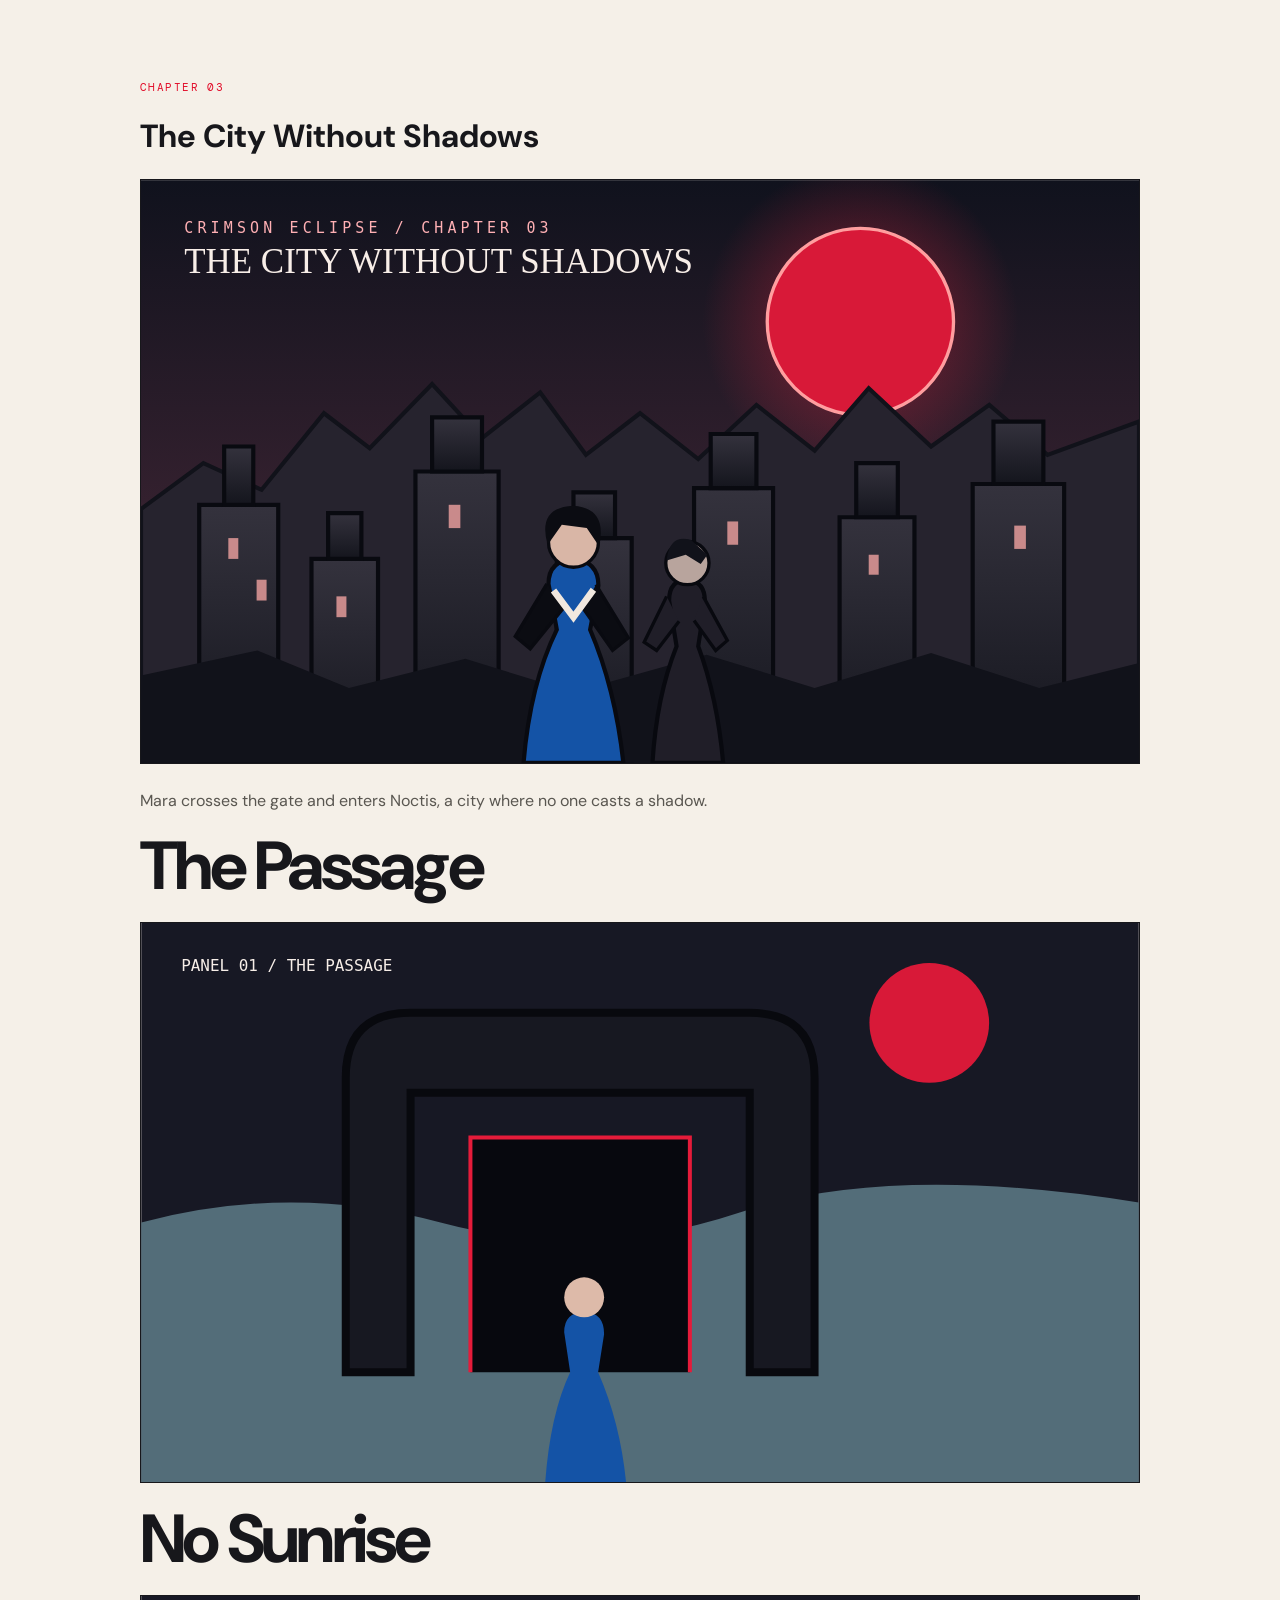
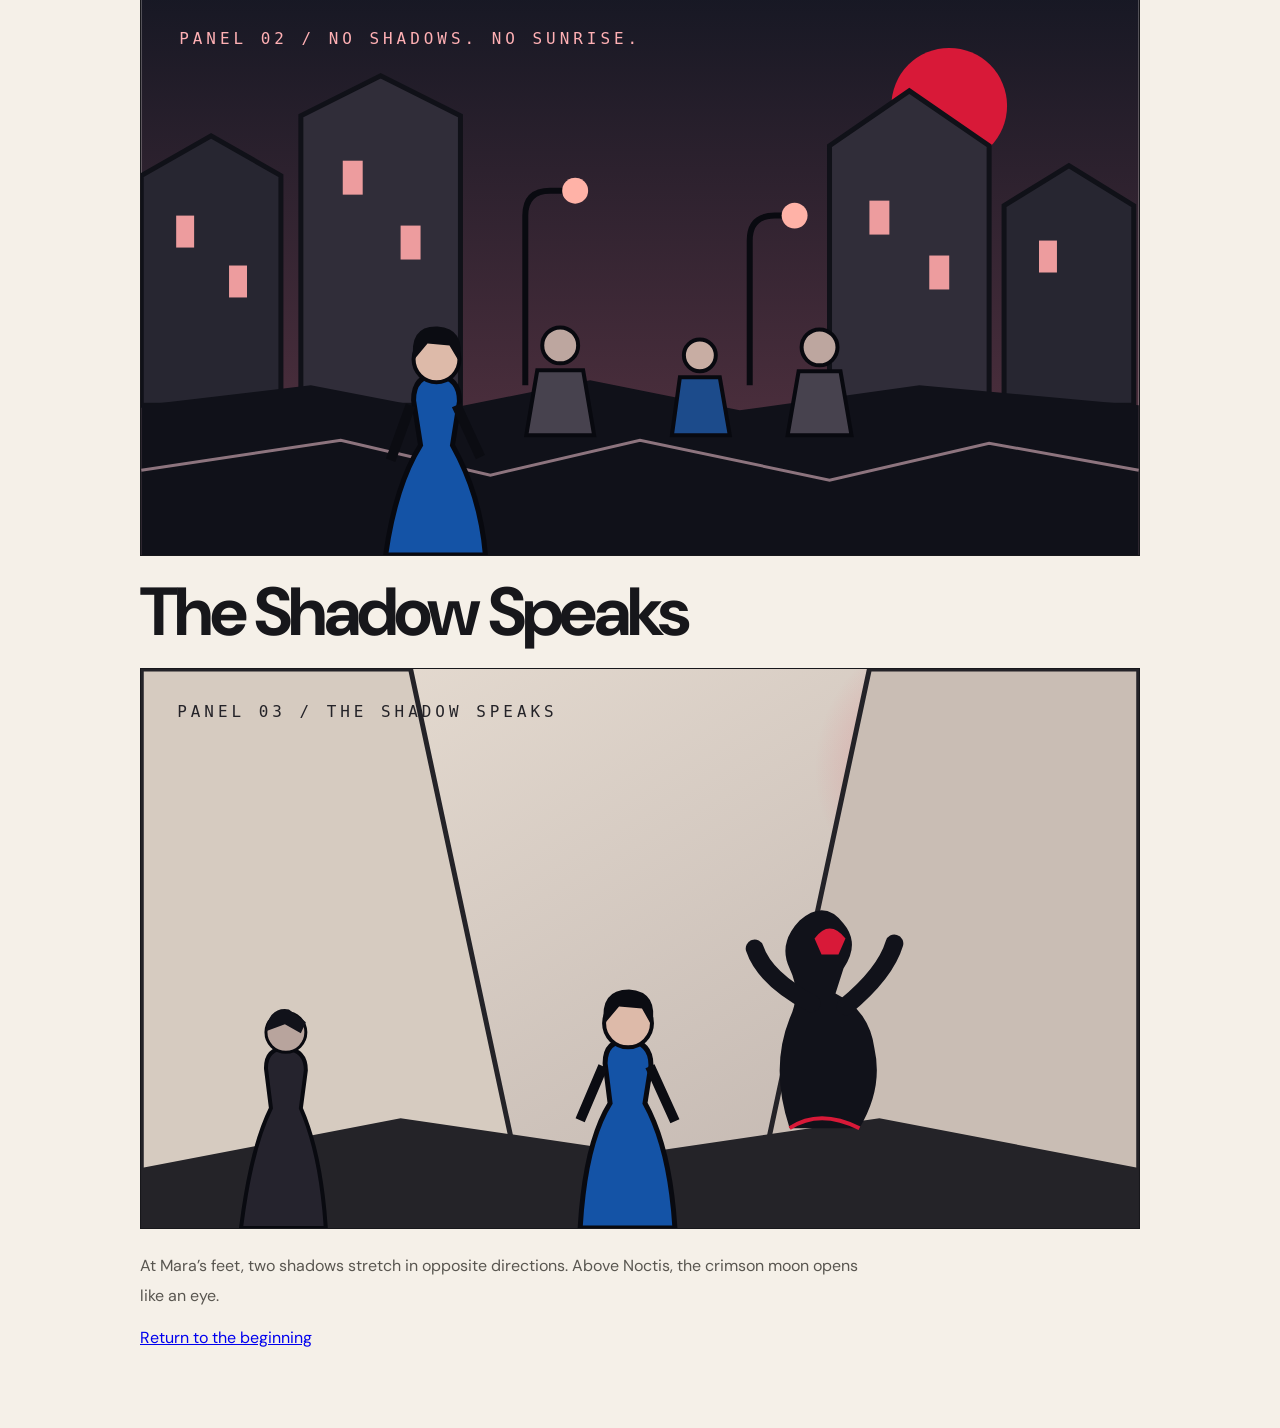
==== chapter-03.html @ fc210581 "Create Chapter 03 reading page" ====
<!doctype html><html lang="en"><head><meta charset="utf-8"><meta name="viewport" content="width=device-width,initial-scale=1"><title>Chapter 03 | Crimson Eclipse</title><link rel="stylesheet" href="styles.css"></head><body><main class="custom-chapter"><p class="custom-label">CHAPTER 03</p><h1>The City Without Shadows</h1><img src="assets/chapter-03-noctis-cover.svg" alt="Noctis beneath a crimson eclipse"><p>Mara crosses the gate and enters Noctis, a city where no one casts a shadow.</p><h2>The Passage</h2><img src="assets/chapter-03-panel-one.svg" alt="Mara enters the gate"><h2>No Sunrise</h2><img src="assets/chapter-03-noctis-streets.svg" alt="Silent streets of Noctis"><h2>The Shadow Speaks</h2><img src="assets/chapter-03-shadow-revealed.svg" alt="A shadow faces Mara"><p>At Mara’s feet, two shadows stretch in opposite directions. Above Noctis, the crimson moon opens like an eye.</p><a href="./">Return to the beginning</a></main></body></html>
---- styles.css ----
@import url('https://fonts.googleapis.com/css2?family=DM+Mono:wght@400;500&family=DM+Sans:wght@400;500;700&family=Playfair+Display:ital,wght@0,600;0,700;1,600;1,700&display=swap');
:root{--ink:#17171b;--paper:#f5f0e8;--red:#e10b28;--blue:#1453a6;--muted:#77736f;--line:rgba(23,23,27,.24)}
*{box-sizing:border-box}html{scroll-behavior:smooth;scroll-padding-top:70px}body{margin:0;background:var(--paper);color:var(--ink);font-family:'DM Sans',sans-serif}body.high-contrast{--paper:#fff;--ink:#000;--red:#ff002d;--blue:#003fbd}.progress{position:fixed;z-index:20;top:0;left:0;width:100%;height:3px;background:transparent}.progress span{display:block;width:0;height:100%;background:var(--red)}
.topbar{height:66px;position:sticky;top:0;z-index:15;display:flex;align-items:center;justify-content:space-between;padding:0 clamp(18px,5vw,72px);background:rgba(245,240,232,.93);backdrop-filter:blur(12px);border-bottom:1px solid var(--line)}.brand{font:500 12px 'DM Mono',monospace;letter-spacing:.15em;text-decoration:none;color:var(--ink)}.brand-mark{font-size:24px;vertical-align:middle;margin-right:9px;color:var(--red)}.top-actions{display:flex;gap:10px}.icon-btn{border:1px solid var(--line);border-radius:30px;background:transparent;color:var(--ink);padding:9px 13px;font:11px 'DM Mono',monospace;cursor:pointer}.icon-btn:hover,.icon-btn[aria-pressed=true]{background:var(--ink);color:var(--paper)}
.intro{min-height:calc(100svh - 66px);position:relative;display:grid;grid-template-columns:1fr 1fr;overflow:hidden;border-bottom:1px solid var(--ink)}.intro-copy{z-index:2;align-self:center;padding:8vh 5vw 10vh clamp(24px,10vw,150px)}.eyebrow,.chapter-number,.beat-index,.panel-caption,.wide-caption,.character-stats,footer,.vertical-note{font:11px 'DM Mono',monospace;letter-spacing:.13em}.eyebrow{color:var(--red);margin:0 0 22px}.intro h1{font-size:clamp(66px,10vw,150px);line-height:.78;letter-spacing:-.085em;margin:0;font-weight:700}.intro h1 em,.chapter-heading h2 em,.story-beat em,.character-copy em,.ending h2 em{font-family:'Playfair Display',serif;font-weight:600}.intro h1 em{color:var(--red);letter-spacing:-.08em}.intro-text{font-size:clamp(15px,1.6vw,20px);line-height:1.7;max-width:330px;margin:34px 0}.start-link{display:inline-flex;align-items:center;gap:28px;text-decoration:none;color:var(--ink);font:12px 'DM Mono',monospace;letter-spacing:.1em;border-bottom:1px solid var(--ink);padding:0 0 12px}.start-link span{font-size:20px;color:var(--red)}.intro-art{min-height:600px;position:relative;background:#e7e0d5;overflow:hidden}.moon-halo{position:absolute;width:min(40vw,520px);aspect-ratio:1;left:50%;top:44%;transform:translate(-50%,-50%);border-radius:50%;background:radial-gradient(circle,rgba(225,11,40,.22),transparent 68%)}.moon{position:absolute;width:min(29vw,360px);aspect-ratio:1;left:50%;top:43%;transform:translate(-50%,-50%);border-radius:50%;background:var(--red);box-shadow:0 0 0 13px #e7e0d5,0 0 0 16px var(--ink);animation:moonPulse 5s ease-in-out infinite}.ridge{position:absolute;left:-5%;width:115%;bottom:-2%;height:38%;background:#e7e0d5;border-top:4px solid var(--ink);clip-path:polygon(0 58%,10% 35%,18% 52%,30% 10%,39% 48%,50% 24%,62% 54%,74% 5%,83% 45%,93% 27%,100% 50%,100% 100%,0 100%)}.ridge-back{bottom:12%;opacity:.8;transform:scaleX(-1);border-top-width:2px}.ridge-front{height:28%;background:var(--ink);clip-path:polygon(0 40%,12% 65%,25% 20%,40% 56%,51% 33%,66% 70%,80% 25%,100% 55%,100% 100%,0 100%)}.tiny-star{position:absolute;font-size:24px}.star-one{top:20%;left:22%}.star-two{top:30%;right:17%;font-size:35px}.vertical-note{position:absolute;right:18px;bottom:24px;writing-mode:vertical-rl;font-size:9px}
.chapter-heading{padding:140px 24px 95px;text-align:center;max-width:760px;margin:auto}.chapter-number{color:var(--red)}.chapter-heading h2{font-size:clamp(48px,8vw,92px);line-height:.95;letter-spacing:-.06em;margin:26px 0}.chapter-heading p{color:var(--muted);line-height:1.8;max-width:400px;margin:auto}
.comic-panel{max-width:1080px;margin:0 auto 70px;padding:0 clamp(12px,4vw,40px)}.panel-caption{padding:14px 0;border-top:1px solid var(--ink);border-bottom:1px solid var(--ink);margin-bottom:14px}.art{display:block;width:100%;height:auto;border:1px solid var(--ink)}.panel-narration{font-family:'Playfair Display',serif;font-style:italic;font-size:clamp(18px,2vw,25px);text-align:center;margin:24px auto 0;max-width:650px;line-height:1.5}
.story-beat{max-width:760px;margin:140px auto;padding:0 24px}.beat-index{color:var(--red);margin-bottom:25px}.story-beat blockquote{font:600 clamp(30px,5vw,54px)/1.13 'Playfair Display',serif;letter-spacing:-.035em;margin:0 0 28px}.story-beat p{font-size:16px;line-height:1.9;color:#595650;max-width:560px}.wide-panel{margin:0 auto;max-width:1240px;padding:0 clamp(12px,4vw,40px)}.wide-art{border:1px solid var(--ink);background:#f7f4ed}.wide-art svg{display:block;width:100%;height:auto}.wide-caption{display:flex;justify-content:space-between;padding:13px 2px;color:var(--muted);font-size:10px}.split-beat{display:grid;grid-template-columns:1fr 1fr;gap:50px;align-items:center}.split-beat h2,.character-copy h2,.ending h2{font-size:clamp(42px,6vw,76px);line-height:.98;letter-spacing:-.06em;margin:0}.split-beat p{border-left:2px solid var(--red);padding-left:24px}
.character-panel{max-width:1040px;margin:100px auto 150px;display:grid;grid-template-columns:minmax(230px,440px) 1fr;gap:clamp(28px,7vw,90px);align-items:center;padding:0 24px}.character-art svg{display:block;width:100%;height:auto;border:1px solid var(--ink);box-shadow:12px 12px 0 var(--red)}.character-copy p:not(.eyebrow){font-size:16px;line-height:1.9;color:#595650;max-width:380px}.character-stats{display:flex;flex-direction:column;gap:14px;margin-top:35px;padding-top:18px;border-top:1px solid var(--line);font-size:10px}.character-stats span{display:flex;justify-content:space-between;gap:20px}.character-stats b{font-weight:500}
.ending{background:var(--ink);color:var(--paper);text-align:center;padding:100px 20px 110px;position:relative;overflow:hidden}.ending .eyebrow{margin-top:10px}.ending-moon{font-size:180px;color:var(--red);line-height:.8;margin-bottom:30px;text-shadow:0 0 50px rgba(225,11,40,.3)}.ending h2{font-size:clamp(50px,8vw,92px)}.ending h2 em{color:var(--red)}.ending>p:not(.eyebrow){color:#c5c0ba;line-height:1.8}.continue-btn{margin-top:25px;padding:16px 20px;border:1px solid #777;background:transparent;color:var(--paper);font:11px 'DM Mono',monospace;letter-spacing:.08em;cursor:pointer;transition:background .2s,color .2s}.continue-btn span{margin-left:25px;color:var(--red)}.continue-btn:hover{background:var(--paper);color:var(--ink)}.chapter-two{font:11px 'DM Mono',monospace;letter-spacing:.1em!important;color:#ff5268!important;margin-top:25px}
footer{display:flex;justify-content:space-between;gap:20px;padding:26px clamp(18px,5vw,72px);font-size:9px;color:var(--muted)}footer a{color:var(--ink);text-decoration:none}
[data-reveal]{opacity:0;transform:translateY(28px);transition:opacity .8s ease,transform .8s ease}[data-reveal].revealed{opacity:1;transform:translateY(0)}
@keyframes moonPulse{0%,100%{box-shadow:0 0 0 13px #e7e0d5,0 0 0 16px var(--ink),0 0 42px rgba(225,11,40,.25)}50%{box-shadow:0 0 0 13px #e7e0d5,0 0 0 16px var(--ink),0 0 85px rgba(225,11,40,.48)}}
@media(max-width:760px){.topbar{height:58px;padding:0 16px}.brand{font-size:10px}.icon-btn{padding:8px 10px}.icon-btn span{display:none}.intro{grid-template-columns:1fr;min-height:unset}.intro-copy{padding:80px 28px 65px}.intro h1{font-size:clamp(72px,19vw,125px)}.intro-art{min-height:430px;grid-row:1}.moon{width:48vw}.moon-halo{width:68vw}.vertical-note{right:12px;bottom:14px}.chapter-heading{padding:95px 22px 70px}.story-beat{margin:90px auto}.split-beat{grid-template-columns:1fr;gap:10px}.character-panel{grid-template-columns:1fr;max-width:520px;margin:80px auto 100px}.character-art{max-width:340px;margin:auto}.character-copy{padding:10px 4px}.ending{padding:80px 20px 90px}footer{flex-wrap:wrap;justify-content:center;text-align:center}footer span,footer a{width:100%}}
@media(prefers-reduced-motion:reduce){*,*::before,*::after{scroll-behavior:auto!important;animation:none!important;transition:none!important}[data-reveal]{opacity:1;transform:none}}


/* User-added chapters and sources */
.editor-link {text-decoration:none;display:inline-flex;align-items:center;gap:7px}
.custom-chapter{max-width:1080px;margin:80px auto;padding:0 clamp(12px,4vw,40px)}
.custom-chapter .custom-label{font:11px 'DM Mono',monospace;letter-spacing:.13em;color:var(--red);margin-bottom:14px}
.custom-chapter h2{font-size:clamp(34px,6vw,68px);line-height:1;letter-spacing:-.055em;margin:0 0 20px}
.custom-chapter p{max-width:720px;line-height:1.9;color:#595650}
.custom-chapter img{display:block;width:100%;max-height:680px;object-fit:cover;border:1px solid var(--ink);margin:22px 0}
.source-list{display:flex;flex-wrap:wrap;gap:10px;margin-top:22px}
.source-list a{color:var(--ink);font:10px 'DM Mono',monospace;letter-spacing:.05em;border:1px solid var(--line);padding:10px 12px;text-decoration:none}
.source-list a:hover{background:var(--ink);color:var(--paper)}


/* Multi-panel comic chapter editor and reader */
.panel-builder{border:1px solid var(--line);padding:16px}
.panel-builder-head{display:flex;align-items:center;justify-content:space-between;gap:12px;flex-wrap:wrap}
.panel-builder-head .hint{margin:8px 0 0;max-width:520px}
.panel-editor-list{display:grid;gap:14px;margin-top:16px}
.panel-edit-card{display:grid;gap:9px;padding:15px;border:1px solid #c8c1b7;background:#f7f4ed}
.panel-edit-top{display:flex;justify-content:space-between;align-items:center;margin-bottom:5px}
.panel-edit-top strong{font:11px 'DM Mono',monospace;letter-spacing:.1em;color:#a30b20}
.panel-edit-card label{margin-top:4px}
.panel-edit-card input,.panel-edit-card textarea{min-height:0}
.panel-edit-card textarea{min-height:85px}
.chapter-item-actions{display:flex;gap:8px;flex-wrap:wrap}
.published-comic-panel{margin:30px 0;padding-top:18px;border-top:1px solid var(--line)}
.published-panel-caption{font:11px 'DM Mono',monospace;letter-spacing:.12em;margin:0 0 12px;color:var(--red)}
.published-comic-panel img{display:block;width:100%;max-height:760px;object-fit:contain;background:#e7e0d5;border:1px solid var(--ink);margin:0 0 16px}
.published-panel-narration{font-family:'Playfair Display',serif;font-style:italic}
.published-panel-dialogue{border-left:3px solid var(--red);margin:16px 0;padding:8px 0 8px 18px;font-size:clamp(16px,2vw,22px);line-height:1.6;color:var(--ink)}
.published-chapter-ending{margin-top:32px;padding:20px;border:1px solid var(--red);font-family:'Playfair Display',serif;font-style:italic}


/* Chapter illustration slideshow */
.comic-slideshow{max-width:980px;margin:34px auto 48px;border:1px solid var(--ink);background:#e9e1d5;box-shadow:10px 10px 0 rgba(217,13,43,.14)}
.slideshow-stage{position:relative;overflow:hidden}
.slide{margin:0;animation:slideAppear .38s ease both}
.slide[hidden]{display:none}
.slide svg{display:block;width:100%;height:auto;aspect-ratio:15/7}
.slide figcaption{padding:12px 16px;background:#f7f4ed;border-top:1px solid var(--ink);font:10px 'DM Mono',monospace;letter-spacing:.14em;color:var(--red)}
.slideshow-controls{display:flex;align-items:center;justify-content:space-between;padding:12px 15px;background:var(--ink);color:var(--paper)}
.slide-arrow{display:grid;place-items:center;width:42px;height:38px;border:1px solid #777;background:transparent;color:var(--paper);font-size:20px;cursor:pointer;transition:background .2s,color .2s}
.slide-arrow:hover,.slide-arrow:focus-visible{background:var(--paper);color:var(--ink)}
.slide-dots{display:flex;align-items:center;gap:10px}
.slide-dot{width:9px;height:9px;padding:0;border:1px solid var(--paper);border-radius:50%;background:transparent;cursor:pointer}
.slide-dot.is-active{background:var(--red);border-color:var(--red);box-shadow:0 0 0 4px rgba(217,13,43,.18)}
.slide-arrow:focus-visible,.slide-dot:focus-visible{outline:2px solid var(--red);outline-offset:4px}
@keyframes slideAppear{from{opacity:.45;transform:translateY(5px)}to{opacity:1;transform:translateY(0)}}
@media(max-width:600px){.comic-slideshow{margin:26px 0 36px;box-shadow:5px 5px 0 rgba(217,13,43,.14)}.slide svg{aspect-ratio:1.1/1}.slideshow-controls{padding:10px}.slide-arrow{width:38px;height:36px}}
@media(prefers-reduced-motion:reduce){.slide{animation:none}}


/* Smooth, accessible cinematic slideshow upgrades */
.comic-slideshow{border-radius:3px;overflow:hidden;touch-action:pan-y}
.slideshow-stage{background:#17171b;isolation:isolate}
.slide{transform-origin:center;will-change:opacity,transform}
.slide.is-active{animation:comicSlideIn .55s cubic-bezier(.2,.75,.25,1) both}
.slide svg{transition:filter .45s ease}
.comic-slideshow:hover .slide.is-active svg{filter:saturate(1.08) contrast(1.03)}
.slideshow-controls{gap:14px;min-height:66px}
.slide-status{font:10px 'DM Mono',monospace;letter-spacing:.1em;color:#c8c1b7;min-width:44px;text-align:center}
.slide-dots{flex:1;justify-content:center}
.slide-dot{transition:transform .2s ease,background .2s ease,box-shadow .2s ease}
.slide-dot:hover{transform:scale(1.3)}
.slide-arrow{flex:0 0 42px;border-radius:2px}
@keyframes comicSlideIn{from{opacity:.25;transform:translateX(14px) scale(.99);filter:blur(2px)}to{opacity:1;transform:translateX(0) scale(1);filter:blur(0)}}
@media(prefers-reduced-motion:reduce){.slide.is-active{animation:none!important}.slide svg,.slide-dot{transition:none!important}}
@media(max-width:520px){.slideshow-controls{padding:10px;gap:8px}.slide-arrow{flex-basis:36px;width:36px;height:36px}.slide-dots{gap:7px}.slide-status{min-width:36px;font-size:9px}.slide figcaption{font-size:9px;padding:11px 12px}}

.chapter-hero-illustration{margin:30px 0 38px;border:1px solid var(--ink);background:#17171b;box-shadow:9px 9px 0 rgba(217,13,43,.16);overflow:hidden}
.chapter-hero-illustration img{display:block;width:100%;height:auto;max-height:560px;object-fit:cover;margin:0;border:0}
.chapter-hero-illustration figcaption{padding:12px 15px;color:#d9d0c7;background:#17171b;font:10px 'DM Mono',monospace;letter-spacing:.12em}

/* Story-first pacing: cinematic artwork, expressive text, generous breathing room */
.reading-beat{max-width:720px;margin:clamp(72px,10vw,138px) auto;padding:0 26px}
.reading-beat>p{font-family:'DM Sans',sans-serif;font-size:clamp(17px,1.8vw,20px);line-height:2;color:#49453f;letter-spacing:.005em}
.reading-beat blockquote{font-size:clamp(30px,4.6vw,52px);line-height:1.18}
.story-line{margin-top:28px!important;padding-left:18px;border-left:2px solid var(--red);font-family:'Playfair Display',serif!important;font-style:italic;font-size:clamp(20px,2.5vw,27px)!important;color:var(--ink)!important}
.dramatic-heading{font-size:clamp(42px,7vw,78px);line-height:.98;letter-spacing:-.065em;margin:0 0 28px}
.dramatic-heading em{font-family:'Playfair Display',serif;color:var(--red);font-weight:600}
.ink-message{padding:20px 24px!important;border-left:4px solid var(--red);background:#eae1d6;font:600 clamp(17px,2.4vw,24px)/1.5 'DM Mono',monospace!important;letter-spacing:.035em;margin:32px 0 0!important}
.narrative-art{max-width:1080px;margin:clamp(52px,8vw,100px) auto;padding:0 clamp(12px,4vw,40px)}
.narrative-art svg{display:block;width:100%;height:auto;border:1px solid #17171b;box-shadow:0 18px 55px rgba(30,18,25,.13)}
.narrative-art figcaption{display:flex;gap:16px;align-items:center;padding:13px 2px;color:#77736f;font:10px 'DM Mono',monospace;letter-spacing:.11em}
.narrative-art figcaption span{color:var(--red);white-space:nowrap}
.chapter-heading p{font-size:17px}
.panel-narration{max-width:680px}
body.reader-mode{--paper:#f8f2e7}
body.reader-mode main{max-width:1040px;margin:auto}
body.reader-mode .intro-art,body.reader-mode .vertical-note,body.reader-mode .top-actions #soundToggle{display:none}
body.reader-mode .intro{grid-template-columns:1fr;min-height:55vh}
body.reader-mode .intro-copy{max-width:820px;margin:auto;padding:70px 28px}
body.reader-mode .story-beat p,body.reader-mode .custom-chapter>p{font-size:clamp(18px,2vw,21px);line-height:2.05}
body.reader-mode .narrative-art{max-width:900px}
body.reader-mode .topbar{background:rgba(248,242,231,.96)}
@media(max-width:760px){.narrative-art{margin:55px auto}.narrative-art figcaption{font-size:9px;line-height:1.6}.reading-beat{margin:78px auto}.ink-message{padding:16px!important}}
@media(prefers-reduced-motion:reduce){.narrative-art svg{scroll-behavior:auto}}
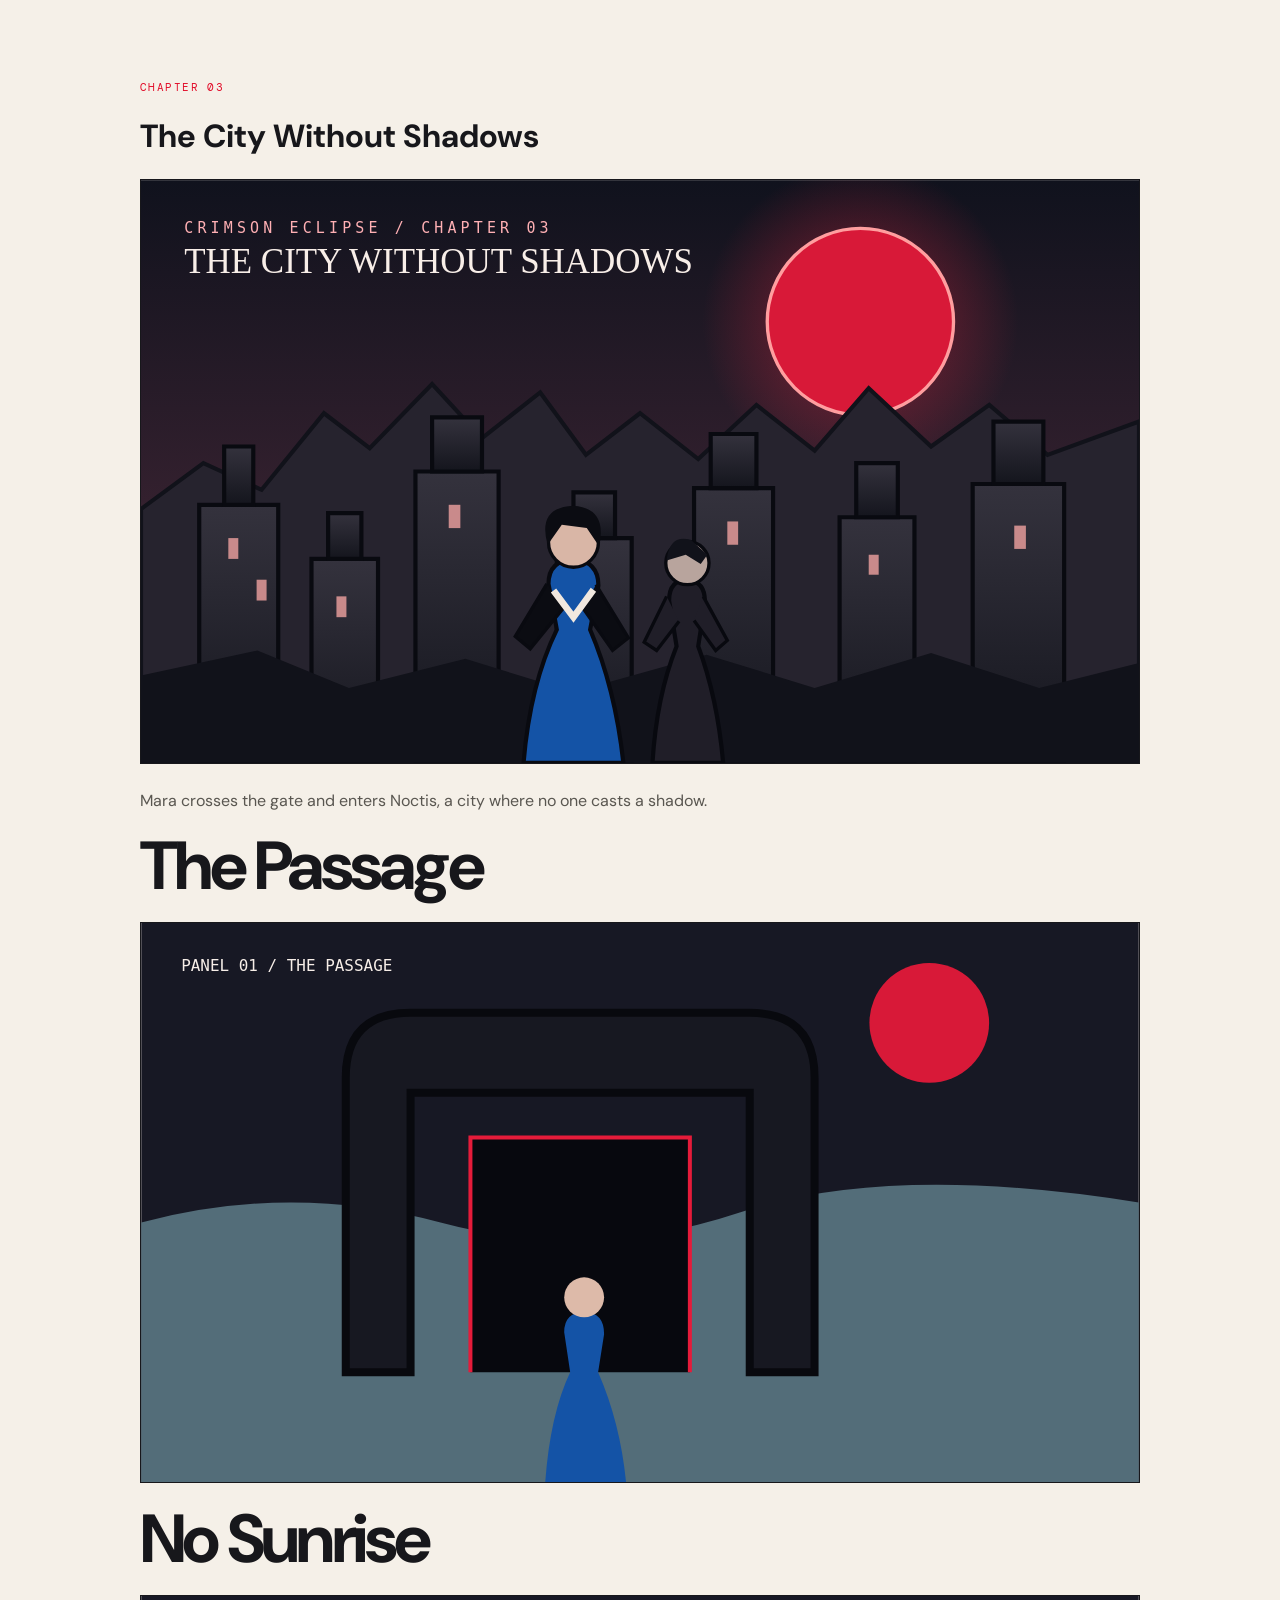
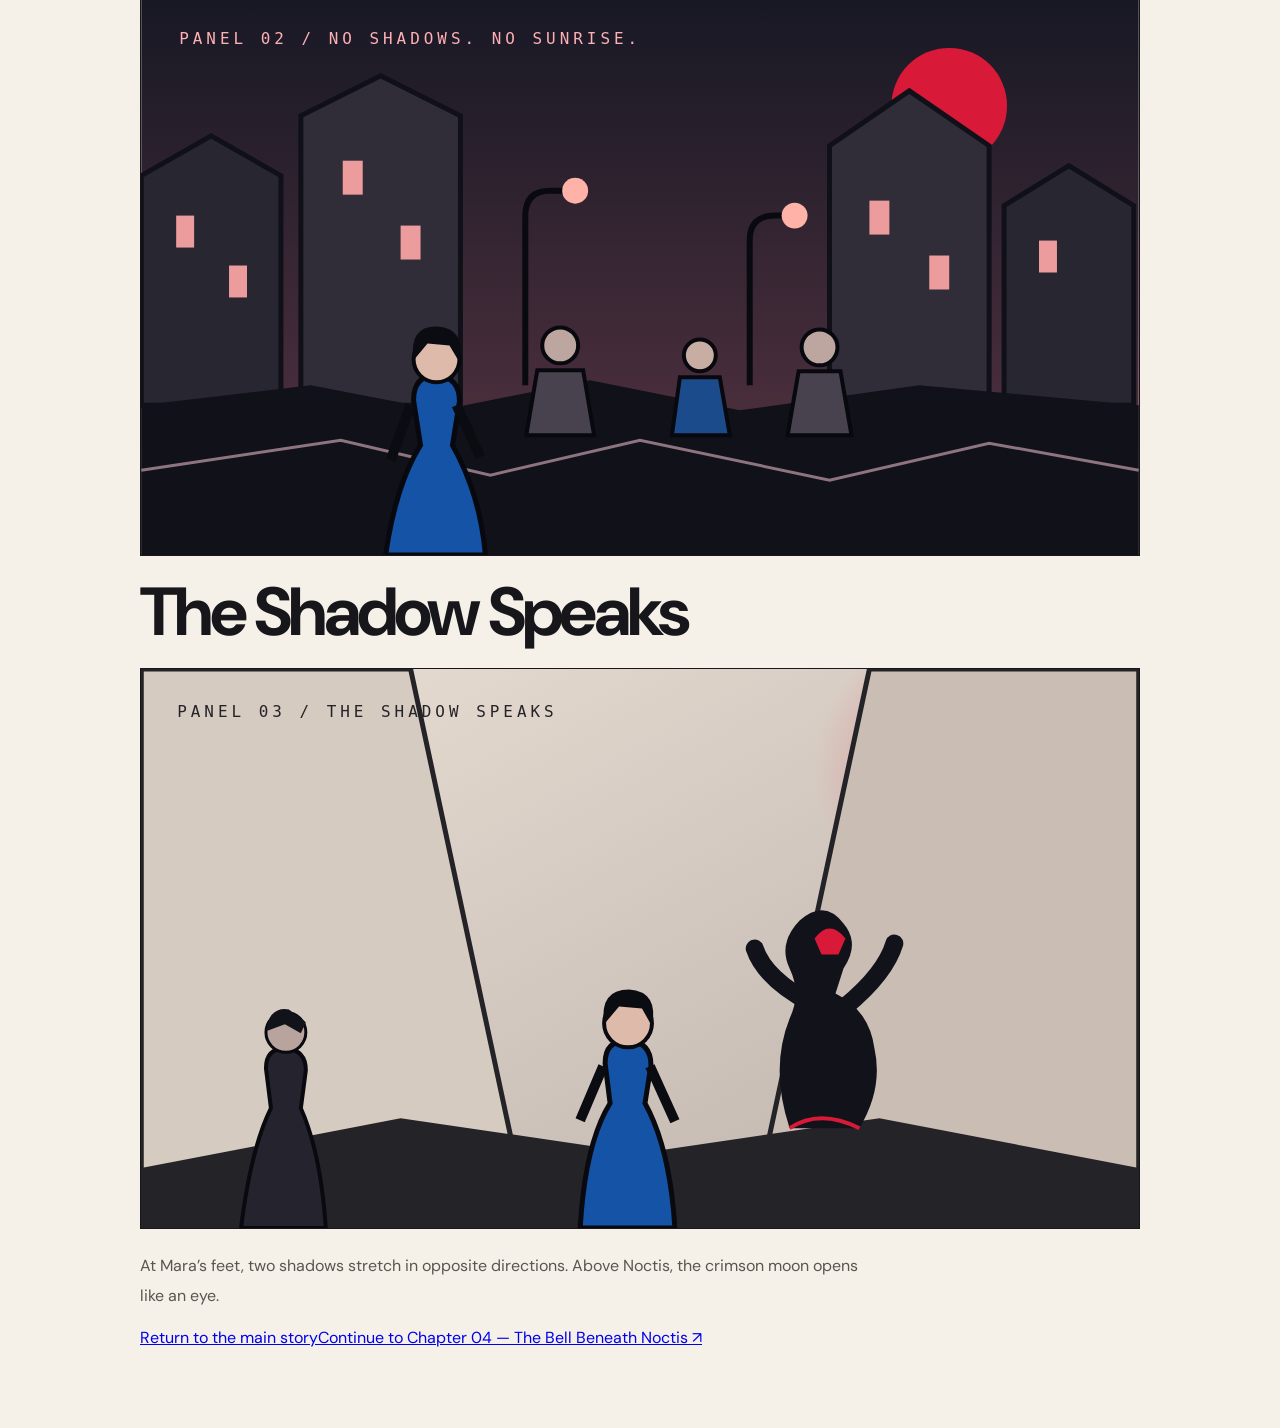
==== commit c416103a: "Link Chapter 03 to the new Chapter 04" ====
--- a/chapter-03.html
+++ b/chapter-03.html
@@ -1 +1 @@
-<!doctype html><html lang="en"><head><meta charset="utf-8"><meta name="viewport" content="width=device-width,initial-scale=1"><title>Chapter 03 | Crimson Eclipse</title><link rel="stylesheet" href="styles.css"></head><body><main class="custom-chapter"><p class="custom-label">CHAPTER 03</p><h1>The City Without Shadows</h1><img src="assets/chapter-03-noctis-cover.svg" alt="Noctis beneath a crimson eclipse"><p>Mara crosses the gate and enters Noctis, a city where no one casts a shadow.</p><h2>The Passage</h2><img src="assets/chapter-03-panel-one.svg" alt="Mara enters the gate"><h2>No Sunrise</h2><img src="assets/chapter-03-noctis-streets.svg" alt="Silent streets of Noctis"><h2>The Shadow Speaks</h2><img src="assets/chapter-03-shadow-revealed.svg" alt="A shadow faces Mara"><p>At Mara’s feet, two shadows stretch in opposite directions. Above Noctis, the crimson moon opens like an eye.</p><a href="./">Return to the beginning</a></main></body></html>+<!doctype html><html lang="en"><head><meta charset="utf-8"><meta name="viewport" content="width=device-width,initial-scale=1"><title>Chapter 03 | Crimson Eclipse</title><link rel="stylesheet" href="styles.css"></head><body><main class="custom-chapter"><p class="custom-label">CHAPTER 03</p><h1>The City Without Shadows</h1><img src="assets/chapter-03-noctis-cover.svg" alt="Noctis beneath a crimson eclipse"><p>Mara crosses the gate and enters Noctis, a city where no one casts a shadow.</p><h2>The Passage</h2><img src="assets/chapter-03-panel-one.svg" alt="Mara enters the gate"><h2>No Sunrise</h2><img src="assets/chapter-03-noctis-streets.svg" alt="Silent streets of Noctis"><h2>The Shadow Speaks</h2><img src="assets/chapter-03-shadow-revealed.svg" alt="A shadow faces Mara"><p>At Mara’s feet, two shadows stretch in opposite directions. Above Noctis, the crimson moon opens like an eye.</p><nav class="chapter-bottom-nav" aria-label="Continue reading"><a class="chapter-nav-link" href="./">Return to the main story</a><a class="chapter-nav-link primary" href="chapter-04.html">Continue to Chapter 04 — The Bell Beneath Noctis ↗</a></nav></main></body></html>
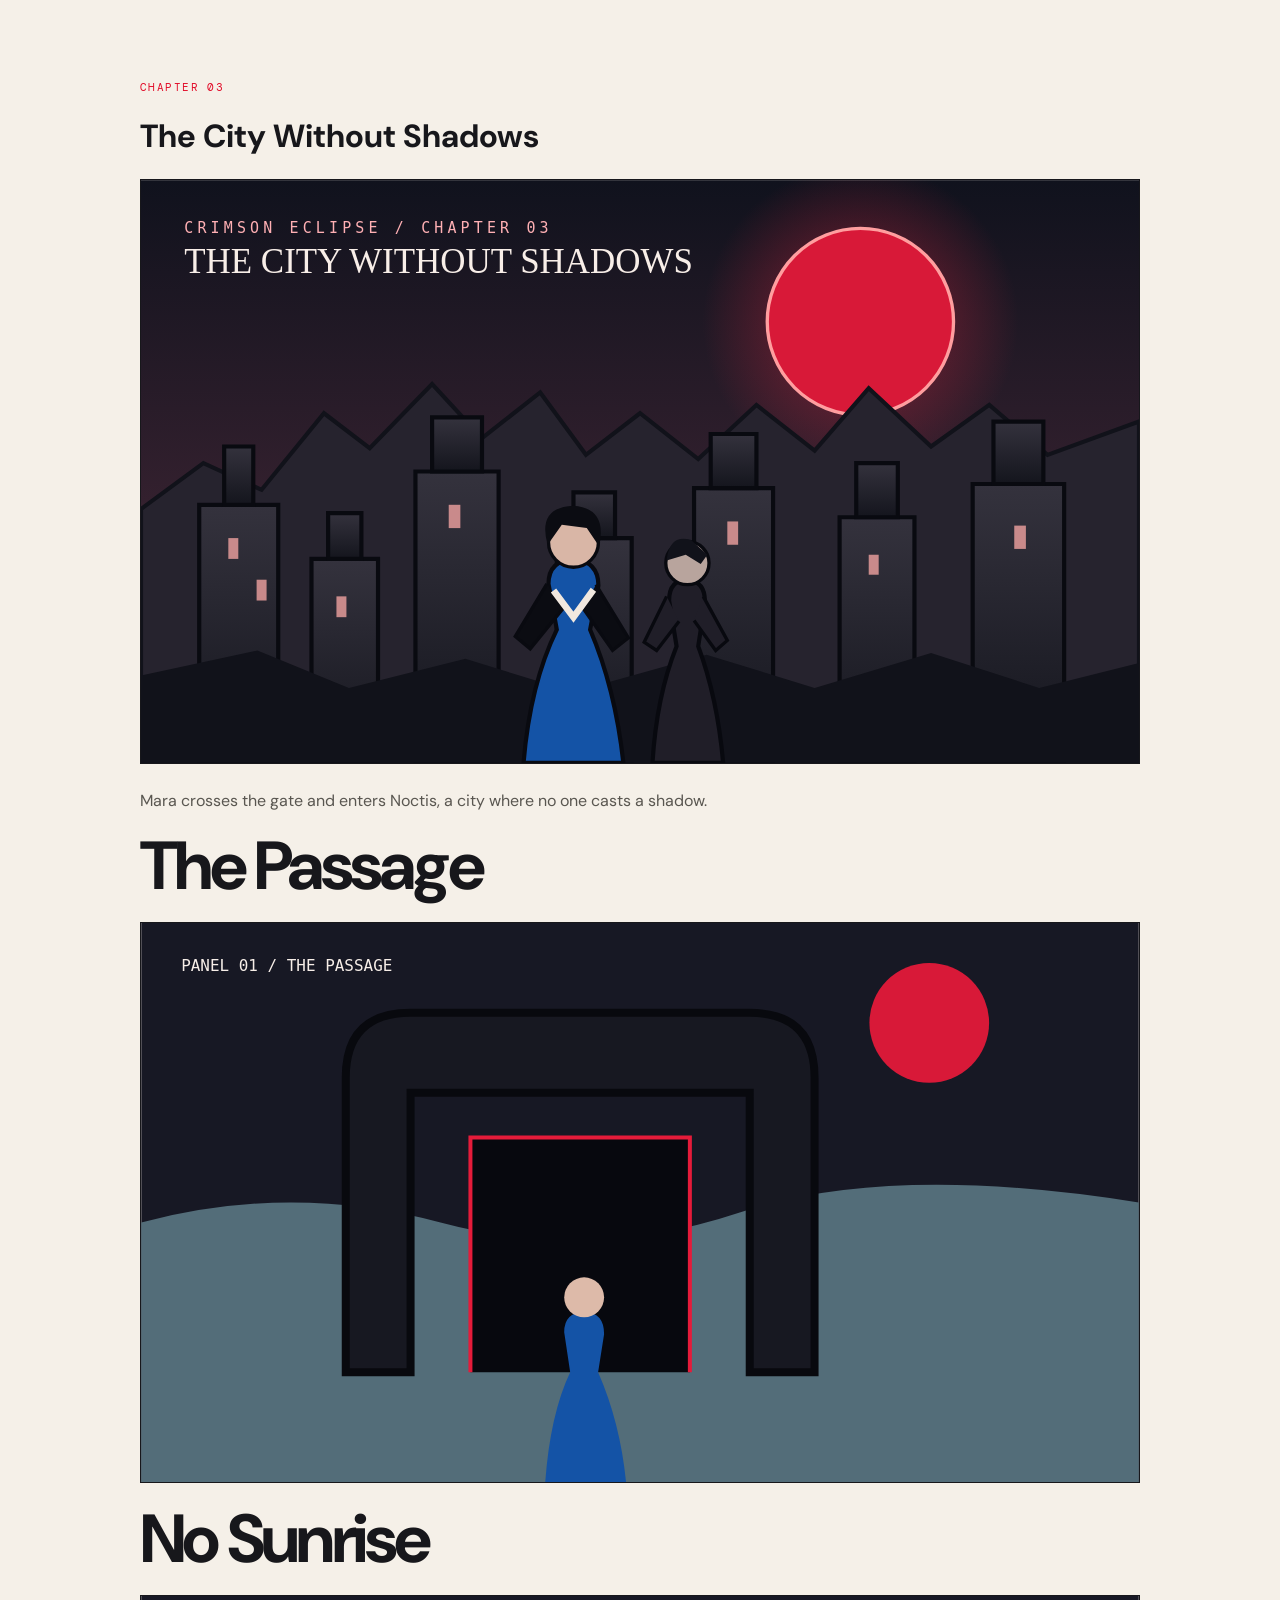
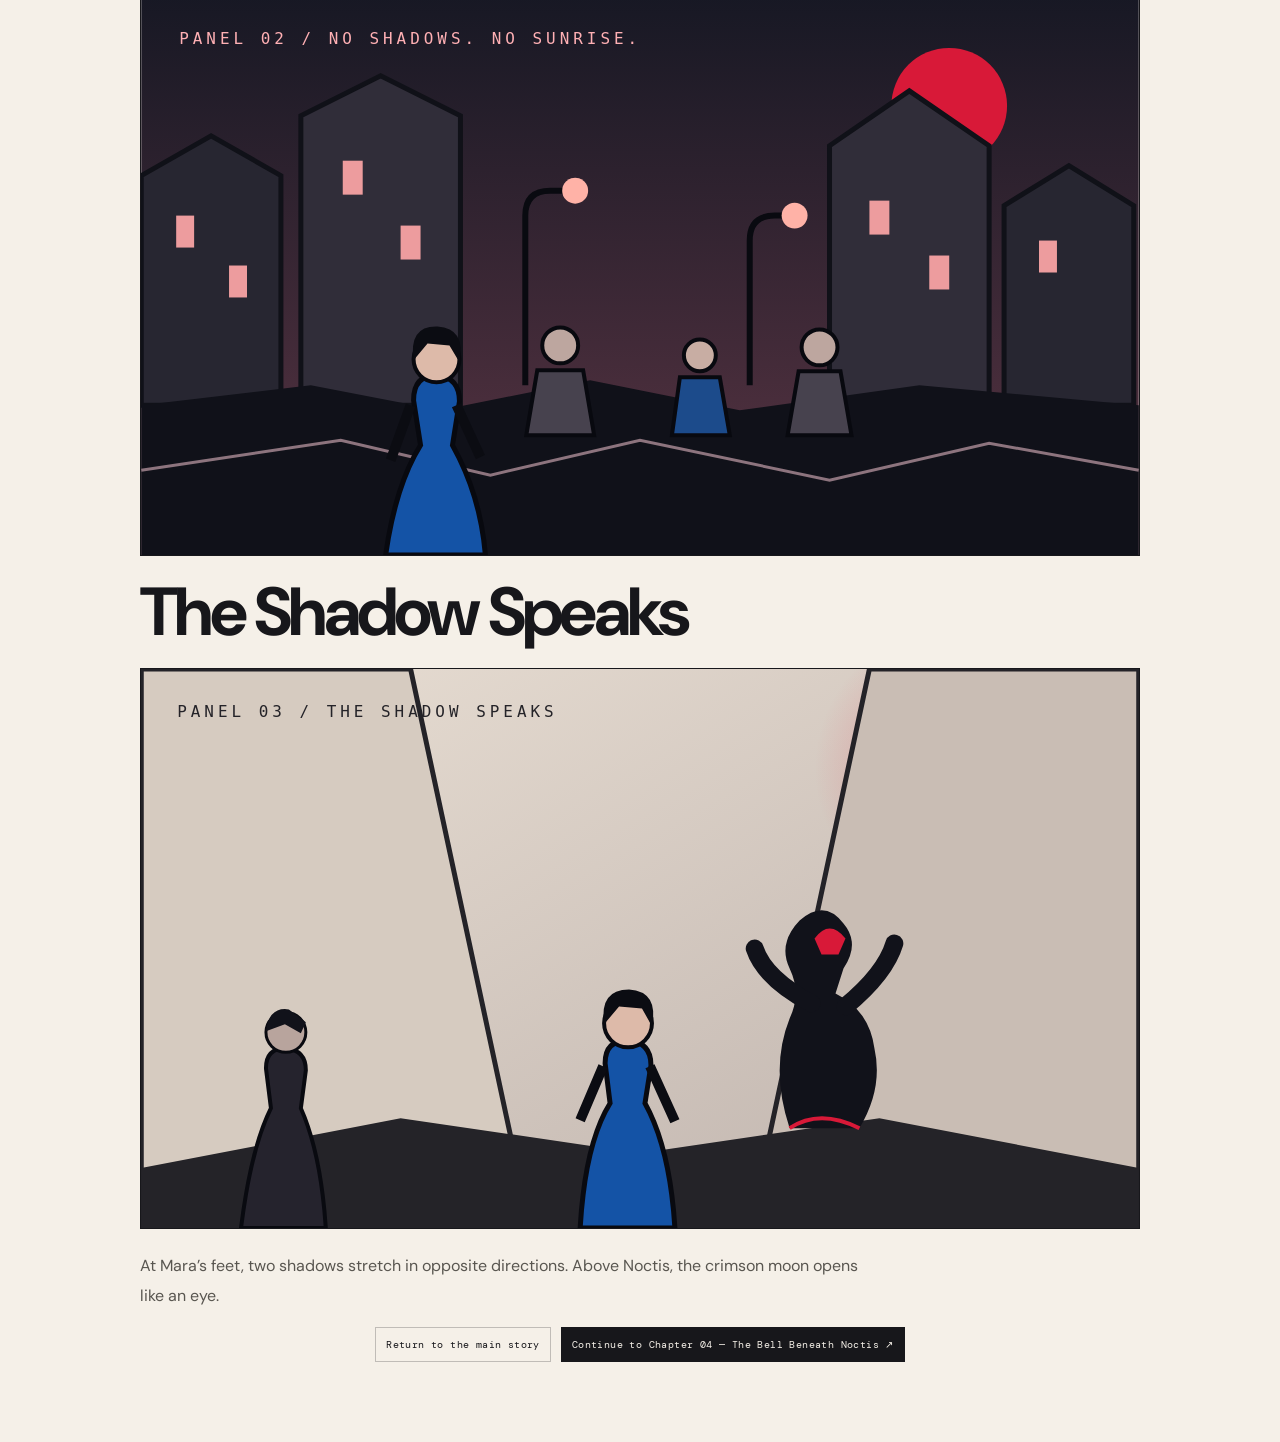
==== commit 0f293943: "Style the new Chapter 03 to Chapter 04 navigation" ====
--- a/chapter-03.html
+++ b/chapter-03.html
@@ -1 +1 @@
-<!doctype html><html lang="en"><head><meta charset="utf-8"><meta name="viewport" content="width=device-width,initial-scale=1"><title>Chapter 03 | Crimson Eclipse</title><link rel="stylesheet" href="styles.css"></head><body><main class="custom-chapter"><p class="custom-label">CHAPTER 03</p><h1>The City Without Shadows</h1><img src="assets/chapter-03-noctis-cover.svg" alt="Noctis beneath a crimson eclipse"><p>Mara crosses the gate and enters Noctis, a city where no one casts a shadow.</p><h2>The Passage</h2><img src="assets/chapter-03-panel-one.svg" alt="Mara enters the gate"><h2>No Sunrise</h2><img src="assets/chapter-03-noctis-streets.svg" alt="Silent streets of Noctis"><h2>The Shadow Speaks</h2><img src="assets/chapter-03-shadow-revealed.svg" alt="A shadow faces Mara"><p>At Mara’s feet, two shadows stretch in opposite directions. Above Noctis, the crimson moon opens like an eye.</p><nav class="chapter-bottom-nav" aria-label="Continue reading"><a class="chapter-nav-link" href="./">Return to the main story</a><a class="chapter-nav-link primary" href="chapter-04.html">Continue to Chapter 04 — The Bell Beneath Noctis ↗</a></nav></main></body></html>+<!doctype html><html lang="en"><head><meta charset="utf-8"><meta name="viewport" content="width=device-width,initial-scale=1"><title>Chapter 03 | Crimson Eclipse</title><link rel="stylesheet" href="styles.css"><link rel="stylesheet" href="chapter-04.css"></head><body><main class="custom-chapter"><p class="custom-label">CHAPTER 03</p><h1>The City Without Shadows</h1><img src="assets/chapter-03-noctis-cover.svg" alt="Noctis beneath a crimson eclipse"><p>Mara crosses the gate and enters Noctis, a city where no one casts a shadow.</p><h2>The Passage</h2><img src="assets/chapter-03-panel-one.svg" alt="Mara enters the gate"><h2>No Sunrise</h2><img src="assets/chapter-03-noctis-streets.svg" alt="Silent streets of Noctis"><h2>The Shadow Speaks</h2><img src="assets/chapter-03-shadow-revealed.svg" alt="A shadow faces Mara"><p>At Mara’s feet, two shadows stretch in opposite directions. Above Noctis, the crimson moon opens like an eye.</p><nav class="chapter-bottom-nav" aria-label="Continue reading"><a class="chapter-nav-link" href="./">Return to the main story</a><a class="chapter-nav-link primary" href="chapter-04.html">Continue to Chapter 04 — The Bell Beneath Noctis ↗</a></nav></main></body></html>
--- a/chapter-04.css
+++ b/chapter-04.css
@@ -0,0 +1 @@
+.chapter-page-main{max-width:980px;margin:0 auto;padding:28px clamp(16px,4vw,42px) 90px}.chapter-page-heading{text-align:center;padding:clamp(48px,8vw,92px) 0 34px}.chapter-page-heading h1{font-size:clamp(44px,8vw,86px);line-height:.94;letter-spacing:-.06em;margin:12px 0 22px}.chapter-page-heading h1 em,.chapter-page-ending h2 em{font-family:'Playfair Display',serif;color:var(--red)}.chapter-page-deck{max-width:560px;margin:auto;color:var(--muted);font-size:clamp(16px,2vw,20px);line-height:1.8}.chapter-four-cover{margin:20px 0 38px}.chapter-four-cover img{object-fit:contain;max-height:none}.chapter-page-intro{max-width:700px;margin:40px auto 64px;font-size:clamp(18px,2.2vw,22px);line-height:1.9;color:#49453f}.chapter-comic-panel{margin:54px auto 72px;max-width:880px;border-top:1px solid var(--ink);padding-top:16px}.chapter-comic-panel img{display:block;width:100%;height:auto;border:1px solid var(--ink);box-shadow:8px 8px 0 rgba(217,13,43,.13)}.chapter-comic-panel h2{margin:24px 0 12px;font:500 12px 'DM Mono',monospace;letter-spacing:.12em;color:var(--red)}.chapter-comic-panel p{font-size:clamp(17px,2vw,20px);line-height:1.9;color:#49453f;max-width:720px}.chapter-comic-panel blockquote{margin:20px 0;padding:6px 0 6px 20px;border-left:3px solid var(--red);font:italic clamp(21px,3vw,30px)/1.45 'Playfair Display',serif}.chapter-page-ending{margin:90px -1px 60px;padding:clamp(32px,6vw,64px);background:var(--ink);color:var(--paper)}.chapter-page-ending h2{font-size:clamp(46px,8vw,82px);line-height:.95;letter-spacing:-.05em;margin:16px 0 26px}.chapter-page-ending p:not(.eyebrow){line-height:1.9;color:#d1c9c2;max-width:680px}.chapter-page-ending blockquote{font:italic clamp(26px,4vw,42px)/1.3 'Playfair Display',serif;color:var(--paper)}.chapter-page-links{display:flex;gap:12px;align-items:center}.chapter-page-links a,.chapter-nav-link{color:var(--ink);text-decoration:none;font:10px 'DM Mono',monospace;letter-spacing:.04em;padding:10px;border:1px solid var(--line)}.chapter-bottom-nav{display:flex;gap:10px;justify-content:center;flex-wrap:wrap}.chapter-nav-link.primary{background:var(--ink);color:var(--paper)}.chapter-page-links a:hover,.chapter-nav-link:hover{border-color:var(--red)}@media(max-width:600px){.chapter-page-main{padding-top:12px}.chapter-page-heading{padding-top:45px}.chapter-page-links{gap:4px}.chapter-page-links a{font-size:9px;padding:8px 6px}.chapter-comic-panel{margin:42px auto 56px}.chapter-page-ending{margin-top:62px}.chapter-bottom-nav{align-items:stretch;flex-direction:column}.chapter-nav-link{text-align:center}}@media(prefers-reduced-motion:reduce){.chapter-page-main{scroll-behavior:auto}}
